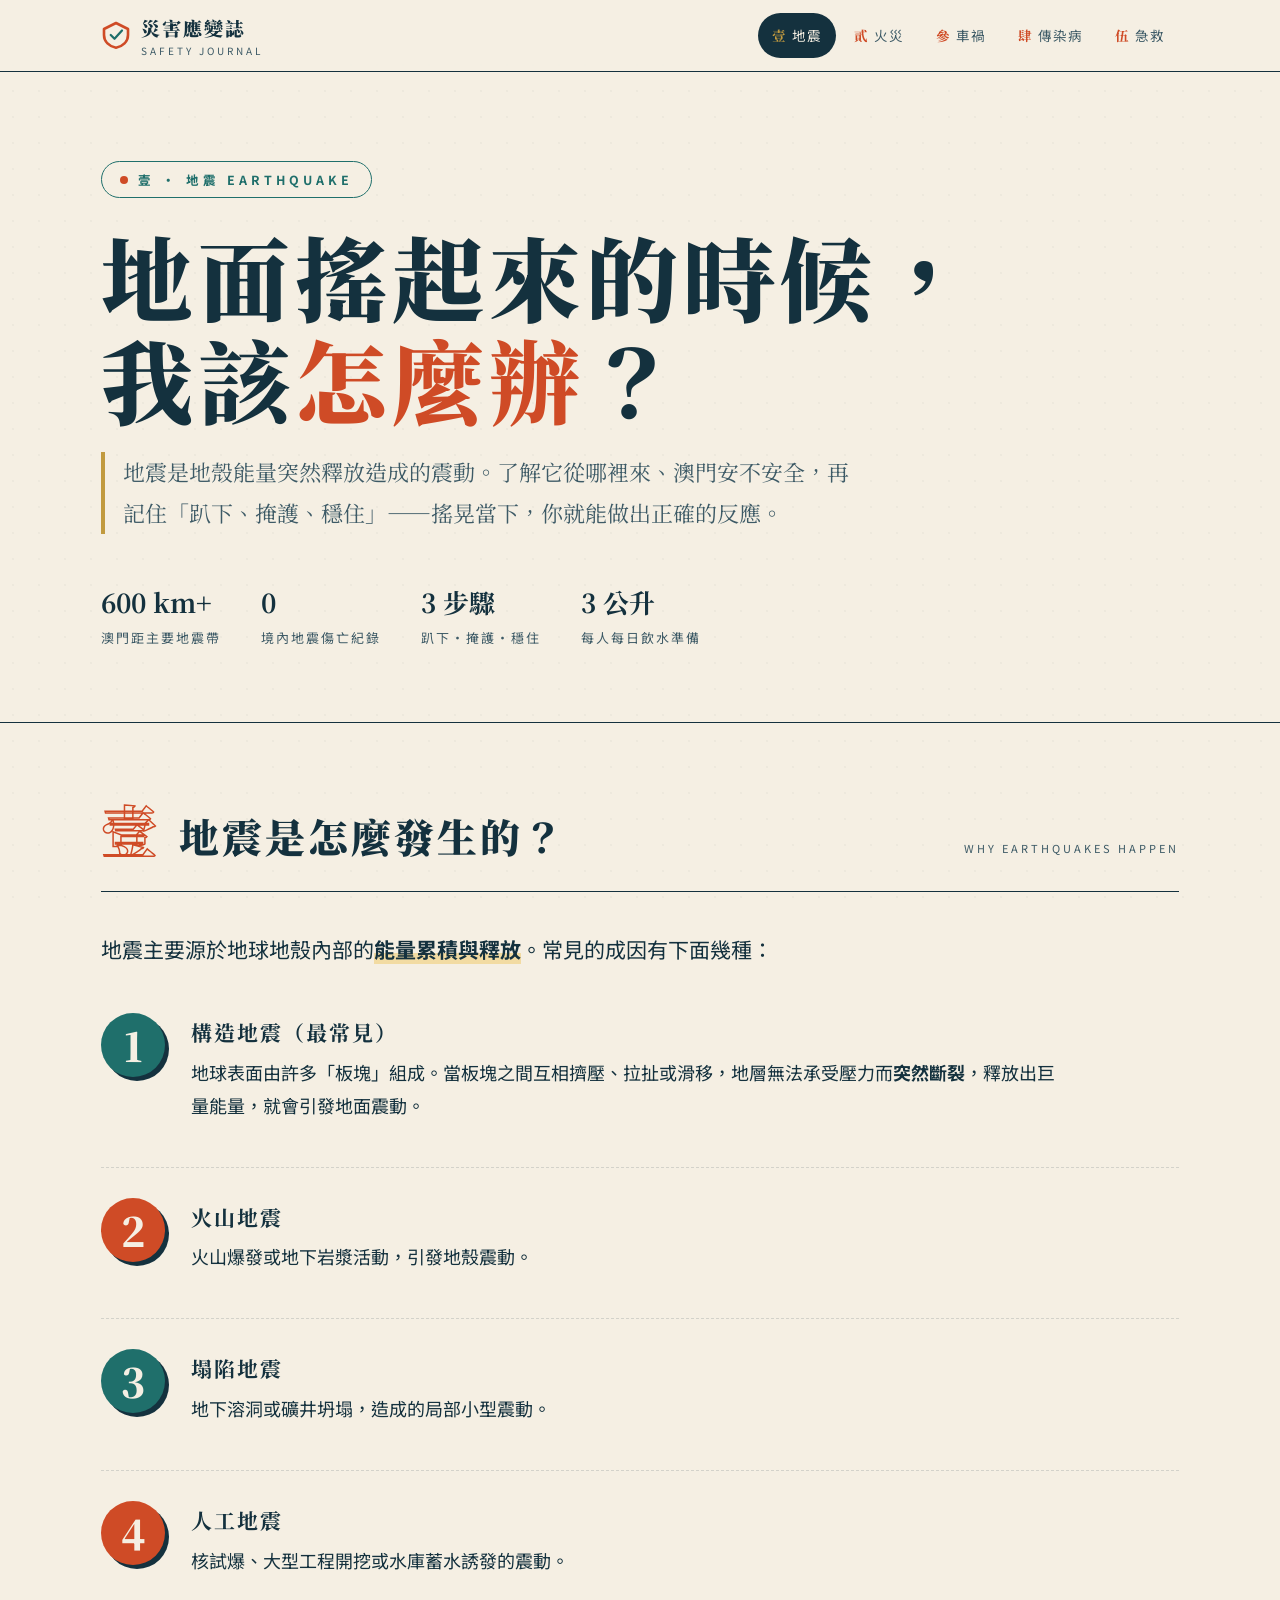
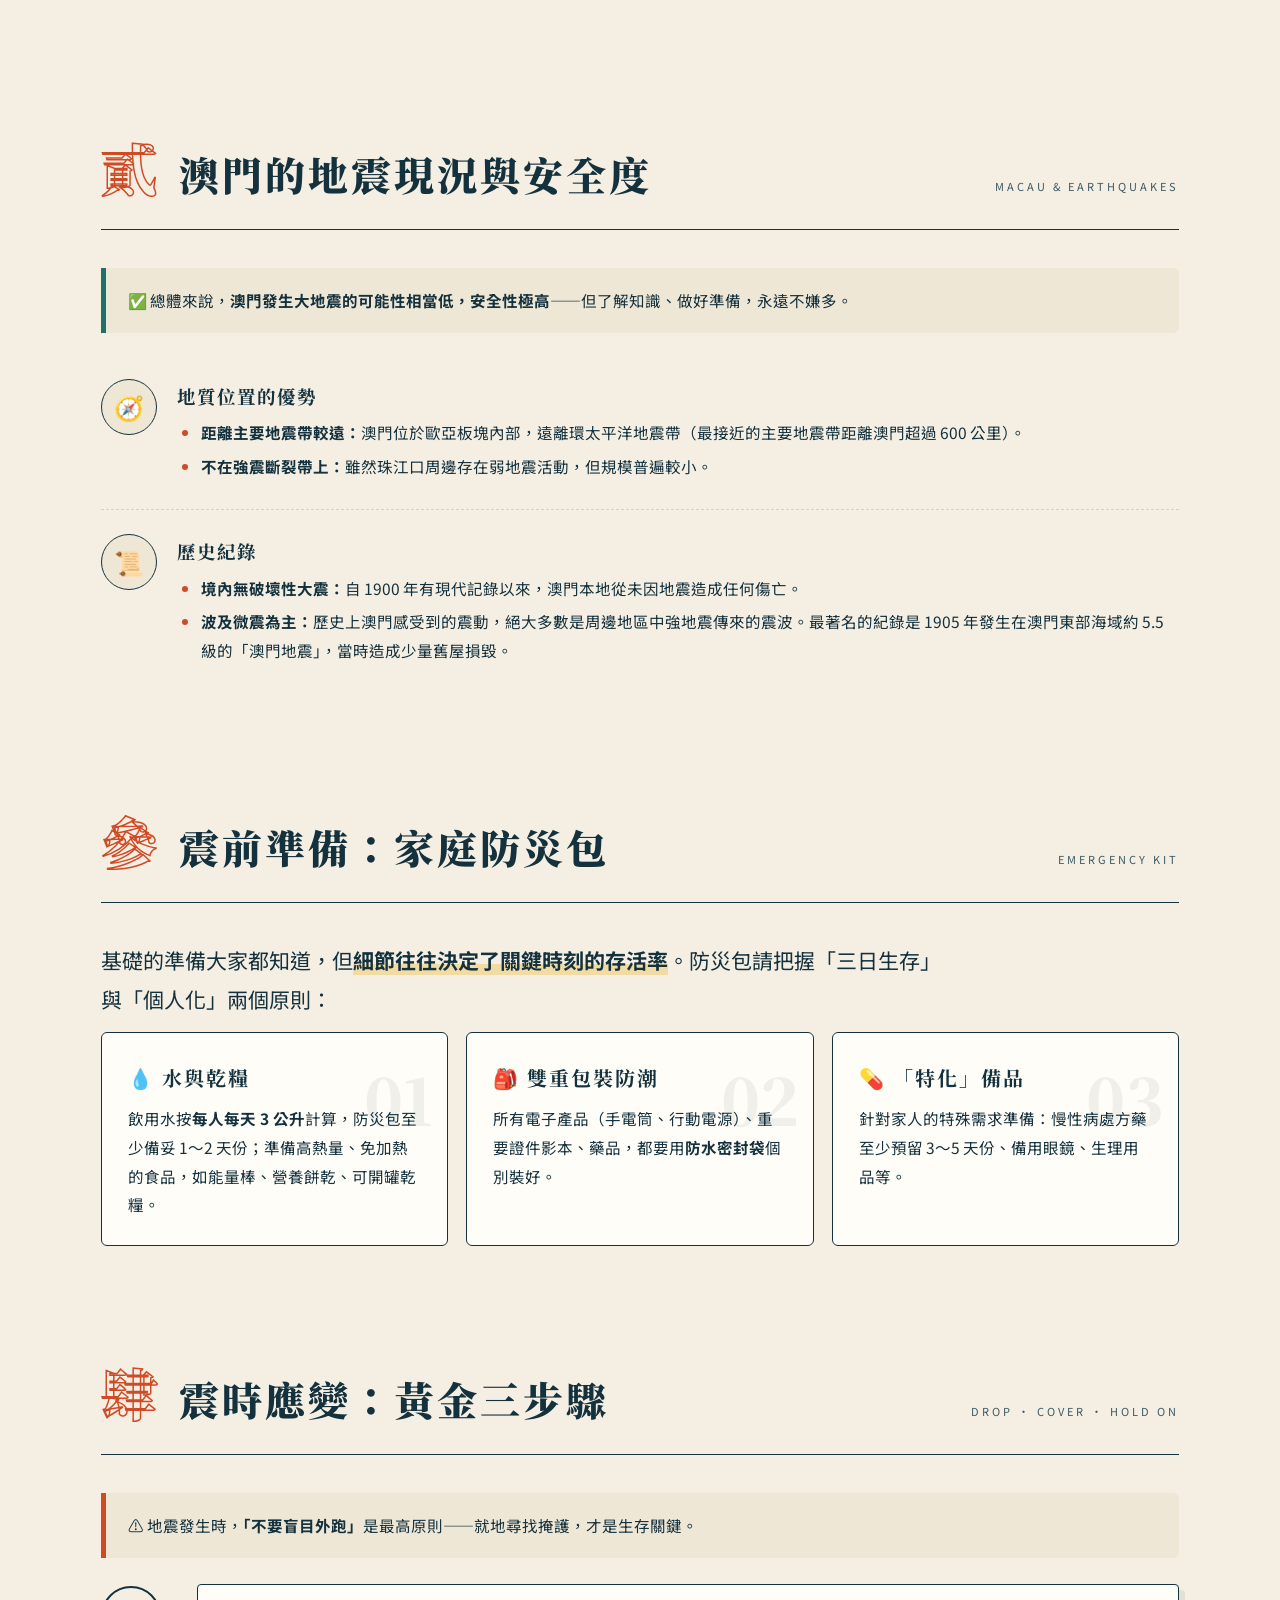
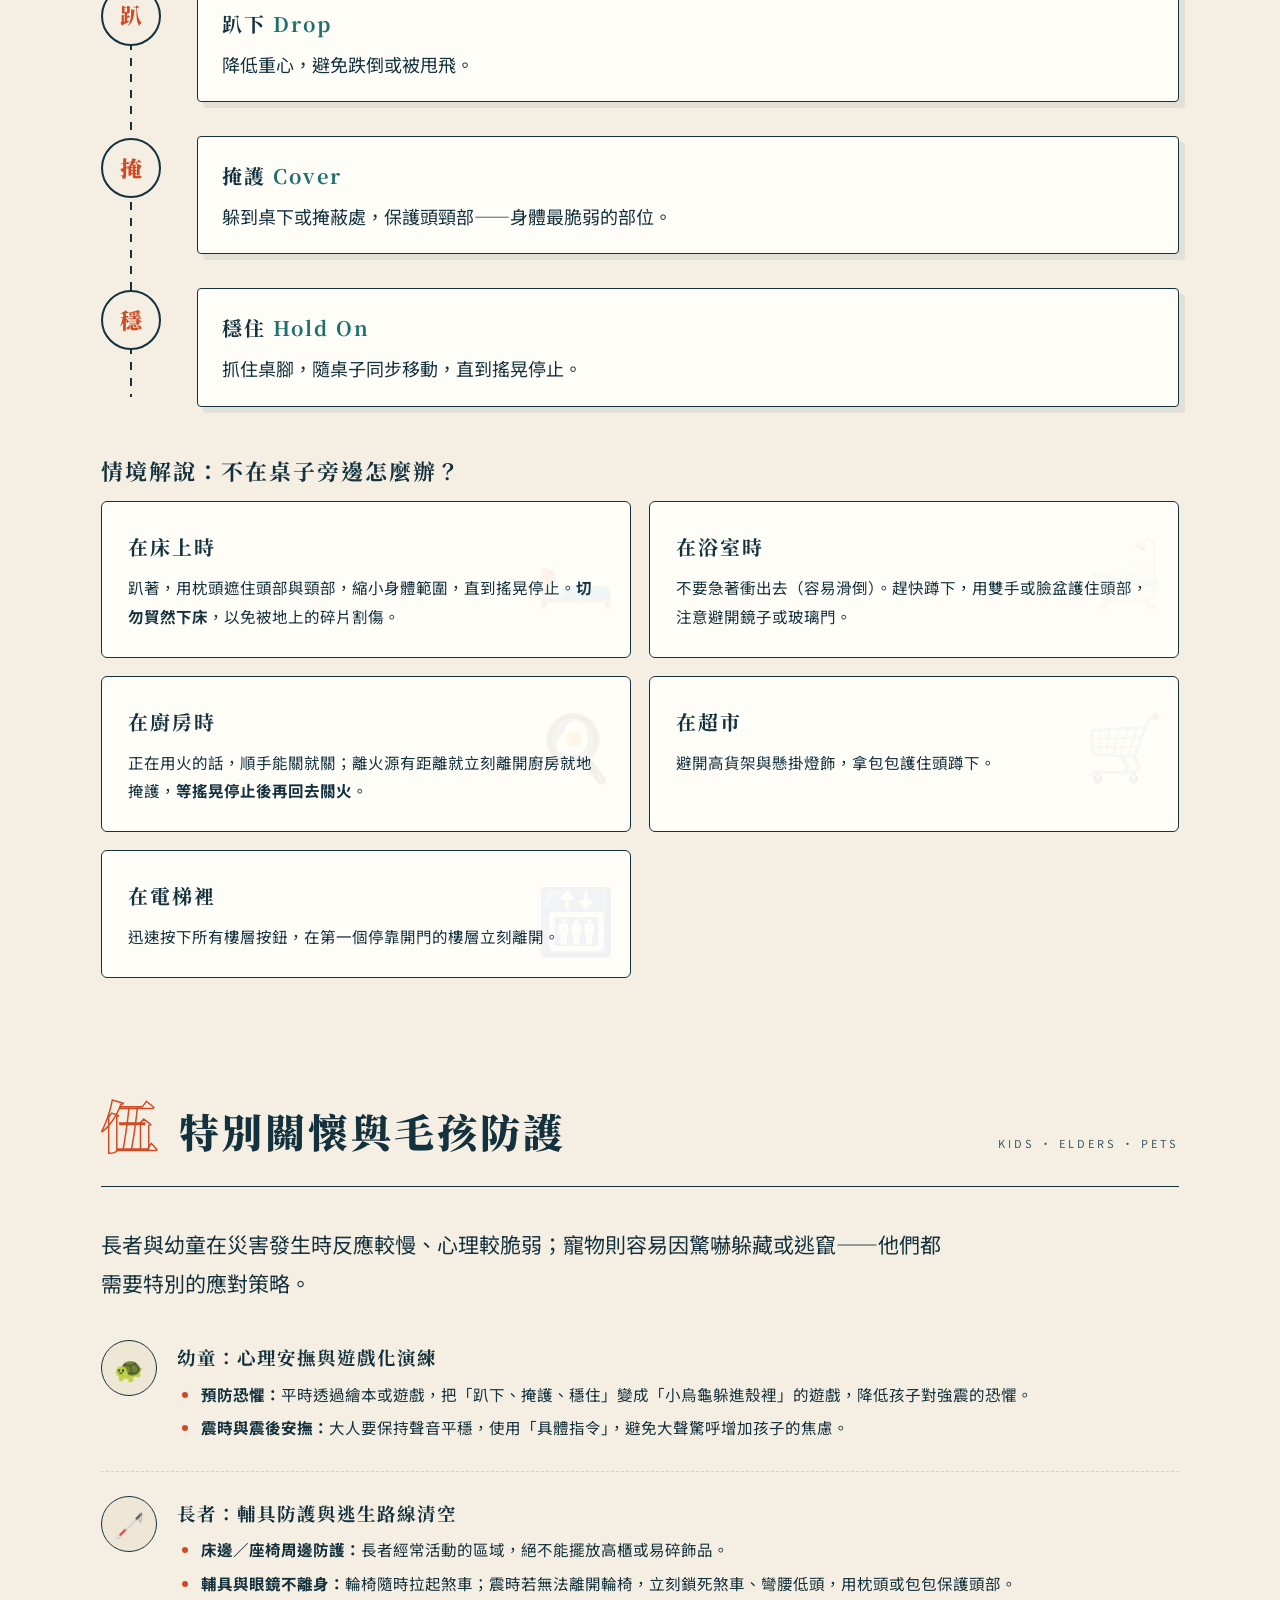
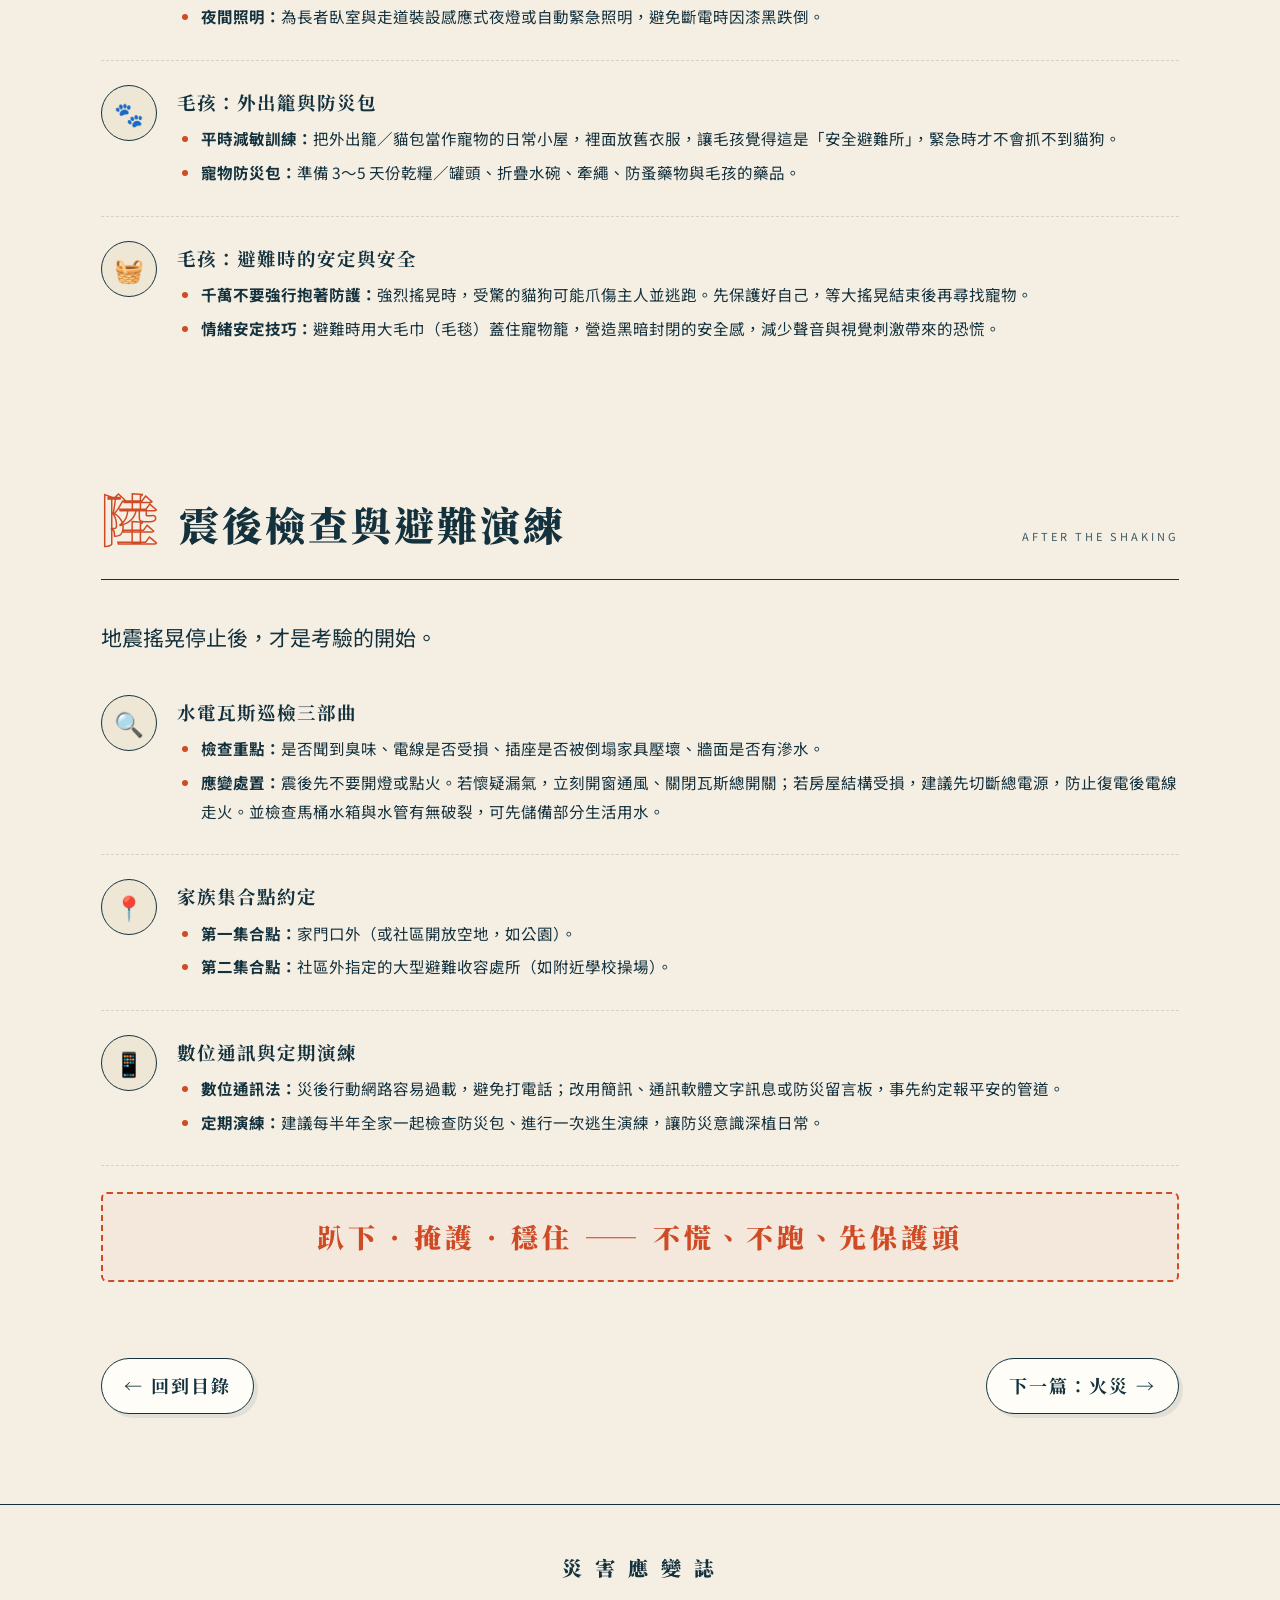
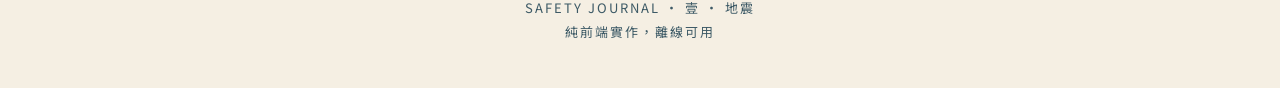
==== earthquake.html @ 4d14659a "Add files via upload" ====
<!DOCTYPE html>
<html lang="zh-Hant">
<head>
<meta charset="UTF-8">
<meta name="viewport" content="width=device-width, initial-scale=1.0, viewport-fit=cover">
<title>地震 — 災害應變誌</title>
<link rel="preconnect" href="https://fonts.googleapis.com">
<link rel="preconnect" href="https://fonts.gstatic.com" crossorigin>
<link href="https://fonts.googleapis.com/css2?family=Noto+Serif+TC:wght@500;700;900&family=Noto+Sans+TC:wght@400;500;700&display=swap" rel="stylesheet">
<link rel="stylesheet" href="style.css">
</head>
<body>

<nav class="topbar">
  <div class="topbar-inner">
    <a class="brand" href="index.html">
      <svg class="brand-mark" viewBox="0 0 40 40" aria-hidden="true">
        <path fill="none" stroke="#cf4b26" stroke-width="3.5" stroke-linecap="round" stroke-linejoin="round"
          d="M20 4 L36 12 V20 C36 29 29 35 20 37 C11 35 4 29 4 20 V12 Z"/>
        <path fill="none" stroke="#1f6f6b" stroke-width="3" stroke-linecap="round" stroke-linejoin="round"
          d="M13 20 L18 25 L28 14"/>
      </svg>
      <span><b>災害應變誌</b><small>SAFETY JOURNAL</small></span>
    </a>
    <div class="nav-scroll">
      <a href="earthquake.html" class="active"><span class="n">壹</span>地震</a>
      <a href="fire.html"><span class="n">貳</span>火災</a>
      <a href="traffic.html"><span class="n">參</span>車禍</a>
      <a href="disease.html"><span class="n">肆</span>傳染病</a>
      <a href="firstaid.html"><span class="n">伍</span>急救</a>
    </div>
  </div>
</nav>

<header class="hero">
  <div class="hero-inner">
    <span class="kicker">壹 · 地震 EARTHQUAKE</span>
    <h1>地面搖起來的時候，<br>我該<span class="accent">怎麼辦</span>？</h1>
    <p class="hero-sub">地震是地殼能量突然釋放造成的震動。了解它從哪裡來、澳門安不安全，再記住「趴下、掩護、穩住」——搖晃當下，你就能做出正確的反應。</p>
    <div class="hero-meta">
      <div><b>600 km+</b>澳門距主要地震帶</div>
      <div><b>0</b>境內地震傷亡紀錄</div>
      <div><b>3 步驟</b>趴下・掩護・穩住</div>
      <div><b>3 公升</b>每人每日飲水準備</div>
    </div>
  </div>
</header>

<!-- ===================== 壹 成因 ===================== -->
<section class="chapter">
  <div class="ch-head rv">
    <span class="ch-no">壹</span>
    <h2 class="ch-title">地震是怎麼發生的？</h2>
    <span class="ch-en">Why Earthquakes Happen</span>
  </div>
  <p class="lead rv">地震主要源於地球地殼內部的<span class="mk">能量累積與釋放</span>。常見的成因有下面幾種：</p>
  <div class="cond-list">
    <div class="cond rv">
      <div class="cond-no">1</div>
      <div>
        <h3>構造地震（最常見）</h3>
        <p>地球表面由許多「板塊」組成。當板塊之間互相擠壓、拉扯或滑移，地層無法承受壓力而<b>突然斷裂</b>，釋放出巨量能量，就會引發地面震動。</p>
      </div>
    </div>
    <div class="cond rv">
      <div class="cond-no">2</div>
      <div>
        <h3>火山地震</h3>
        <p>火山爆發或地下岩漿活動，引發地殼震動。</p>
      </div>
    </div>
    <div class="cond rv">
      <div class="cond-no">3</div>
      <div>
        <h3>塌陷地震</h3>
        <p>地下溶洞或礦井坍塌，造成的局部小型震動。</p>
      </div>
    </div>
    <div class="cond rv">
      <div class="cond-no">4</div>
      <div>
        <h3>人工地震</h3>
        <p>核試爆、大型工程開挖或水庫蓄水誘發的震動。</p>
      </div>
    </div>
  </div>
</section>

<!-- ===================== 貳 澳門現況 ===================== -->
<section class="chapter">
  <div class="ch-head rv">
    <span class="ch-no">貳</span>
    <h2 class="ch-title">澳門的地震現況與安全度</h2>
    <span class="ch-en">Macau &amp; Earthquakes</span>
  </div>
  <div class="note-box safe rv">✅ 總體來說，<b>澳門發生大地震的可能性相當低，安全性極高</b>——但了解知識、做好準備，永遠不嫌多。</div>

  <div class="fact rv">
    <div class="fact-glyph">🧭</div>
    <div>
      <h3>地質位置的優勢</h3>
      <ul>
        <li><b>距離主要地震帶較遠：</b>澳門位於歐亞板塊內部，遠離環太平洋地震帶（最接近的主要地震帶距離澳門超過 600 公里）。</li>
        <li><b>不在強震斷裂帶上：</b>雖然珠江口周邊存在弱地震活動，但規模普遍較小。</li>
      </ul>
    </div>
  </div>
  <div class="fact rv">
    <div class="fact-glyph">📜</div>
    <div>
      <h3>歷史紀錄</h3>
      <ul>
        <li><b>境內無破壞性大震：</b>自 1900 年有現代記錄以來，澳門本地從未因地震造成任何傷亡。</li>
        <li><b>波及微震為主：</b>歷史上澳門感受到的震動，絕大多數是周邊地區中強地震傳來的震波。最著名的紀錄是 1905 年發生在澳門東部海域約 5.5 級的「澳門地震」，當時造成少量舊屋損毀。</li>
      </ul>
    </div>
  </div>
</section>

<!-- ===================== 參 震前準備 ===================== -->
<section class="chapter">
  <div class="ch-head rv">
    <span class="ch-no">參</span>
    <h2 class="ch-title">震前準備：家庭防災包</h2>
    <span class="ch-en">Emergency Kit</span>
  </div>
  <p class="lead rv">基礎的準備大家都知道，但<span class="mk">細節往往決定了關鍵時刻的存活率</span>。防災包請把握「三日生存」與「個人化」兩個原則：</p>
  <div class="card-grid cols-3">
    <div class="decay-card rv" data-no="01">
      <h3>💧 水與乾糧</h3>
      <p>飲用水按<b>每人每天 3 公升</b>計算，防災包至少備妥 1～2 天份；準備高熱量、免加熱的食品，如能量棒、營養餅乾、可開罐乾糧。</p>
    </div>
    <div class="decay-card rv" data-no="02">
      <h3>🎒 雙重包裝防潮</h3>
      <p>所有電子產品（手電筒、行動電源）、重要證件影本、藥品，都要用<b>防水密封袋</b>個別裝好。</p>
    </div>
    <div class="decay-card rv" data-no="03">
      <h3>💊 「特化」備品</h3>
      <p>針對家人的特殊需求準備：慢性病處方藥至少預留 3～5 天份、備用眼鏡、生理用品等。</p>
    </div>
  </div>
</section>

<!-- ===================== 肆 震時應變 ===================== -->
<section class="chapter">
  <div class="ch-head rv">
    <span class="ch-no">肆</span>
    <h2 class="ch-title">震時應變：黃金三步驟</h2>
    <span class="ch-en">Drop · Cover · Hold On</span>
  </div>
  <div class="note-box alert rv">⚠️ 地震發生時，<b>「不要盲目外跑」</b>是最高原則——就地尋找掩護，才是生存關鍵。</div>

  <div class="timeline">
    <div class="tl-item rv">
      <div class="tl-dot">趴</div>
      <div class="tl-card">
        <h3>趴下 <span class="em">Drop</span></h3>
        <p>降低重心，避免跌倒或被甩飛。</p>
      </div>
    </div>
    <div class="tl-item rv">
      <div class="tl-dot">掩</div>
      <div class="tl-card">
        <h3>掩護 <span class="em">Cover</span></h3>
        <p>躲到桌下或掩蔽處，保護頭頸部——身體最脆弱的部位。</p>
      </div>
    </div>
    <div class="tl-item rv">
      <div class="tl-dot">穩</div>
      <div class="tl-card">
        <h3>穩住 <span class="em">Hold On</span></h3>
        <p>抓住桌腳，隨桌子同步移動，直到搖晃停止。</p>
      </div>
    </div>
  </div>

  <h3 class="rv" style="margin:44px 0 10px; font-size:22px; letter-spacing:2px;">情境解說：不在桌子旁邊怎麼辦？</h3>
  <div class="card-grid">
    <div class="decay-card rv" data-no="🛏️">
      <h3>在床上時</h3>
      <p>趴著，用枕頭遮住頭部與頸部，縮小身體範圍，直到搖晃停止。<b>切勿貿然下床</b>，以免被地上的碎片割傷。</p>
    </div>
    <div class="decay-card rv" data-no="🛁">
      <h3>在浴室時</h3>
      <p>不要急著衝出去（容易滑倒）。趕快蹲下，用雙手或臉盆護住頭部，注意避開鏡子或玻璃門。</p>
    </div>
    <div class="decay-card rv" data-no="🍳">
      <h3>在廚房時</h3>
      <p>正在用火的話，順手能關就關；離火源有距離就立刻離開廚房就地掩護，<b>等搖晃停止後再回去關火</b>。</p>
    </div>
    <div class="decay-card rv" data-no="🛒">
      <h3>在超市</h3>
      <p>避開高貨架與懸掛燈飾，拿包包護住頭蹲下。</p>
    </div>
    <div class="decay-card rv" data-no="🛗">
      <h3>在電梯裡</h3>
      <p>迅速按下所有樓層按鈕，在第一個停靠開門的樓層立刻離開。</p>
    </div>
  </div>
</section>

<!-- ===================== 伍 特別關懷 ===================== -->
<section class="chapter">
  <div class="ch-head rv">
    <span class="ch-no">伍</span>
    <h2 class="ch-title">特別關懷與毛孩防護</h2>
    <span class="ch-en">Kids · Elders · Pets</span>
  </div>
  <p class="lead rv">長者與幼童在災害發生時反應較慢、心理較脆弱；寵物則容易因驚嚇躲藏或逃竄——他們都需要特別的應對策略。</p>

  <div class="fact rv">
    <div class="fact-glyph">🐢</div>
    <div>
      <h3>幼童：心理安撫與遊戲化演練</h3>
      <ul>
        <li><b>預防恐懼：</b>平時透過繪本或遊戲，把「趴下、掩護、穩住」變成「小烏龜躲進殼裡」的遊戲，降低孩子對強震的恐懼。</li>
        <li><b>震時與震後安撫：</b>大人要保持聲音平穩，使用「具體指令」，避免大聲驚呼增加孩子的焦慮。</li>
      </ul>
    </div>
  </div>
  <div class="fact rv">
    <div class="fact-glyph">🦯</div>
    <div>
      <h3>長者：輔具防護與逃生路線清空</h3>
      <ul>
        <li><b>床邊／座椅周邊防護：</b>長者經常活動的區域，絕不能擺放高櫃或易碎飾品。</li>
        <li><b>輔具與眼鏡不離身：</b>輪椅隨時拉起煞車；震時若無法離開輪椅，立刻鎖死煞車、彎腰低頭，用枕頭或包包保護頭部。</li>
        <li><b>夜間照明：</b>為長者臥室與走道裝設感應式夜燈或自動緊急照明，避免斷電時因漆黑跌倒。</li>
      </ul>
    </div>
  </div>
  <div class="fact rv">
    <div class="fact-glyph">🐾</div>
    <div>
      <h3>毛孩：外出籠與防災包</h3>
      <ul>
        <li><b>平時減敏訓練：</b>把外出籠／貓包當作寵物的日常小屋，裡面放舊衣服，讓毛孩覺得這是「安全避難所」，緊急時才不會抓不到貓狗。</li>
        <li><b>寵物防災包：</b>準備 3～5 天份乾糧／罐頭、折疊水碗、牽繩、防蚤藥物與毛孩的藥品。</li>
      </ul>
    </div>
  </div>
  <div class="fact rv">
    <div class="fact-glyph">🧺</div>
    <div>
      <h3>毛孩：避難時的安定與安全</h3>
      <ul>
        <li><b>千萬不要強行抱著防護：</b>強烈搖晃時，受驚的貓狗可能爪傷主人並逃跑。先保護好自己，等大搖晃結束後再尋找寵物。</li>
        <li><b>情緒安定技巧：</b>避難時用大毛巾（毛毯）蓋住寵物籠，營造黑暗封閉的安全感，減少聲音與視覺刺激帶來的恐慌。</li>
      </ul>
    </div>
  </div>
</section>

<!-- ===================== 陸 震後 ===================== -->
<section class="chapter">
  <div class="ch-head rv">
    <span class="ch-no">陸</span>
    <h2 class="ch-title">震後檢查與避難演練</h2>
    <span class="ch-en">After the Shaking</span>
  </div>
  <p class="lead rv">地震搖晃停止後，才是考驗的開始。</p>

  <div class="fact rv">
    <div class="fact-glyph">🔍</div>
    <div>
      <h3>水電瓦斯巡檢三部曲</h3>
      <ul>
        <li><b>檢查重點：</b>是否聞到臭味、電線是否受損、插座是否被倒塌家具壓壞、牆面是否有滲水。</li>
        <li><b>應變處置：</b>震後先不要開燈或點火。若懷疑漏氣，立刻開窗通風、關閉瓦斯總開關；若房屋結構受損，建議先切斷總電源，防止復電後電線走火。並檢查馬桶水箱與水管有無破裂，可先儲備部分生活用水。</li>
      </ul>
    </div>
  </div>
  <div class="fact rv">
    <div class="fact-glyph">📍</div>
    <div>
      <h3>家族集合點約定</h3>
      <ul>
        <li><b>第一集合點：</b>家門口外（或社區開放空地，如公園）。</li>
        <li><b>第二集合點：</b>社區外指定的大型避難收容處所（如附近學校操場）。</li>
      </ul>
    </div>
  </div>
  <div class="fact rv">
    <div class="fact-glyph">📱</div>
    <div>
      <h3>數位通訊與定期演練</h3>
      <ul>
        <li><b>數位通訊法：</b>災後行動網路容易過載，避免打電話；改用簡訊、通訊軟體文字訊息或防災留言板，事先約定報平安的管道。</li>
        <li><b>定期演練：</b>建議每半年全家一起檢查防災包、進行一次逃生演練，讓防災意識深植日常。</li>
      </ul>
    </div>
  </div>

  <div class="chant rv">趴下 · 掩護 · 穩住 —— 不慌、不跑、先保護頭</div>
</section>

<div class="pager">
  <a href="index.html">← 回到目錄</a>
  <a href="fire.html">下一篇：火災 →</a>
</div>

<footer>
  <span class="serif">災 害 應 變 誌</span>
  SAFETY JOURNAL · 壹 · 地震<br>
  純前端實作，離線可用
</footer>

<script src="main.js"></script>
</body>
</html>
---- style.css ----
/* ============================================================
   災害應變誌 · SAFETY JOURNAL
   Editorial / atlas style（沿用 template.html 視覺語言）
   ============================================================ */
:root{
  --ink:      #14313e;   /* deep sea ink   */
  --ink-soft: #3d5a66;
  --paper:    #f5efe3;   /* warm paper     */
  --paper-2:  #efe7d6;
  --coral:    #cf4b26;   /* signal red     */
  --teal:     #1f6f6b;   /* teal           */
  --gold:     #c19a3f;
  --line:     #14313e26;
  --serif: "Noto Serif TC", "Songti TC", "PMingLiU", serif;
  --sans:  "Noto Sans TC", "PingFang TC", "Microsoft JhengHei", sans-serif;
  --gutter: clamp(20px, 4vw, 56px);
}
*{ margin:0; padding:0; box-sizing:border-box; -webkit-tap-highlight-color:transparent; }
html{ scroll-behavior:smooth; }
body{
  font-family:var(--sans);
  background:var(--paper);
  color:var(--ink);
  line-height:1.85;
  font-size:17px;
  overflow-x:hidden;
}
/* faint paper texture */
body::before{
  content:""; position:fixed; inset:0; pointer-events:none; z-index:0;
  background-image:radial-gradient(#14313e08 1px, transparent 1px);
  background-size:26px 26px;
}
::selection{ background:var(--coral); color:var(--paper); }

h1,h2,h3,.serif{ font-family:var(--serif); }

/* ---------- top bar ---------- */
.topbar{
  position:sticky; top:0; z-index:50;
  background:color-mix(in srgb, var(--paper) 92%, transparent);
  -webkit-backdrop-filter:blur(10px); backdrop-filter:blur(10px);
  border-bottom:1.5px solid var(--ink);
}
.topbar-inner{
  max-width:1180px; margin:0 auto;
  display:flex; align-items:center; gap:18px;
  padding:10px var(--gutter);
}
.brand{ display:flex; align-items:center; gap:10px; text-decoration:none; color:var(--ink); }
.brand-mark{ width:30px; height:30px; }
.brand b{ font-family:var(--serif); font-weight:900; font-size:19px; letter-spacing:2px; }
.brand small{ font-size:10px; letter-spacing:3px; color:var(--ink-soft); display:block; margin-top:-3px; }
.nav-scroll{
  margin-left:auto; display:flex; gap:4px; overflow-x:auto;
  -webkit-overflow-scrolling:touch; scrollbar-width:none;
}
.nav-scroll::-webkit-scrollbar{ display:none; }
.nav-scroll a{
  flex:0 0 auto; text-decoration:none; color:var(--ink-soft);
  font-size:13.5px; letter-spacing:1px; padding:10px 14px; min-height:44px;
  display:flex; align-items:center; border-radius:999px; white-space:nowrap;
  transition:color .2s, background .2s;
}
.nav-scroll a .n{ font-family:var(--serif); color:var(--coral); margin-right:5px; font-weight:700; }
.nav-scroll a.active{ background:var(--ink); color:var(--paper); }
.nav-scroll a.active .n{ color:var(--gold); }

/* ---------- hero ---------- */
.hero{
  position:relative; z-index:1;
  border-bottom:1.5px solid var(--ink);
  overflow:hidden;
}
.hero-inner{ max-width:1180px; margin:0 auto; padding:88px var(--gutter) 72px; width:100%; }
.kicker{
  display:inline-flex; align-items:center; gap:10px;
  font-size:12.5px; letter-spacing:4px; color:var(--teal); font-weight:700;
  border:1.5px solid var(--teal); border-radius:999px; padding:6px 18px;
  background:var(--paper);
}
.kicker::before{ content:""; width:8px; height:8px; border-radius:50%; background:var(--coral); }
.hero h1{
  font-size:clamp(44px, 7.5vw, 92px); font-weight:900; line-height:1.12;
  letter-spacing:5px; margin:26px 0 8px;
}
.hero h1 .accent{ color:var(--coral); }
.hero-sub{
  font-family:var(--serif); font-size:clamp(17px,2.2vw,22px); color:var(--ink-soft);
  max-width:34em; border-left:4px solid var(--gold); padding-left:18px; margin-top:22px;
}
.hero-meta{
  display:flex; flex-wrap:wrap; gap:14px 40px; margin-top:44px;
  font-size:13px; letter-spacing:2px; color:var(--ink-soft);
}
.hero-meta b{ display:block; font-family:var(--serif); font-size:26px; color:var(--ink); letter-spacing:0; }

/* ---------- section shell ---------- */
.chapter{ position:relative; z-index:1; max-width:1180px; margin:0 auto; padding:76px var(--gutter) 40px; }
.ch-head{ display:flex; align-items:baseline; gap:22px; border-bottom:1.5px solid var(--ink); padding-bottom:18px; margin-bottom:38px; flex-wrap:wrap; }
.ch-no{
  font-family:var(--serif); font-weight:900; font-size:clamp(36px,4.5vw,56px);
  color:transparent; -webkit-text-stroke:1.5px var(--coral); line-height:1;
}
.ch-title{ font-size:clamp(26px,3.2vw,40px); font-weight:900; letter-spacing:3px; }
.ch-en{ margin-left:auto; font-size:11px; letter-spacing:3px; color:var(--ink-soft); text-transform:uppercase; }
.lead{ font-size:clamp(18px,2vw,21px); max-width:40em; margin-bottom:14px; }
.lead .mk, .mk{ background:linear-gradient(transparent 62%, #f0c96a88 62%); font-weight:700; }
p{ margin:0 0 .8em; }
ul, ol{ padding-left:24px; margin:0 0 1em; }
li{ margin:5px 0; }
li::marker{ color:var(--coral); font-weight:700; }
b, strong{ color:inherit; }

/* reveal on scroll */
.rv{ opacity:0; transform:translateY(26px); transition:opacity .7s ease, transform .7s ease; }
.rv.on{ opacity:1; transform:none; }

/* ---------- note box ---------- */
.note-box{
  margin:22px 0; background:var(--paper-2); border-left:5px solid var(--gold);
  padding:18px 22px; font-size:15.5px; border-radius:0 6px 6px 0;
}
.note-box.alert{ border-left-color:var(--coral); }
.note-box.safe{ border-left-color:var(--teal); }

/* ---------- chant（口訣） ---------- */
.chant{
  margin:26px 0; text-align:center;
  font-family:var(--serif); font-weight:900; letter-spacing:4px;
  font-size:clamp(20px,2.6vw,27px); color:var(--coral);
  border:2px dashed var(--coral); border-radius:6px; padding:18px 16px;
  background:#cf4b260a;
}

/* ---------- timeline（步驟） ---------- */
.timeline{ position:relative; margin-top:26px; }
.timeline::before{
  content:""; position:absolute; left:29px; top:10px; bottom:10px;
  width:2px; background:repeating-linear-gradient(var(--ink) 0 8px, transparent 8px 16px);
}
.tl-item{ position:relative; padding:0 0 34px 96px; }
.tl-item:last-child{ padding-bottom:0; }
.tl-dot{
  position:absolute; left:0; top:2px; width:60px; height:60px; border-radius:50%;
  background:var(--paper); border:2px solid var(--ink);
  display:flex; align-items:center; justify-content:center;
  font-family:var(--serif); font-weight:900; font-size:22px; color:var(--coral);
}
.tl-card{
  background:#fffdf7; border:1.5px solid var(--ink); border-radius:4px;
  padding:20px 24px; box-shadow:6px 6px 0 #14313e14;
}
.tl-card h3{ font-size:20px; letter-spacing:2px; margin-bottom:6px; }
.tl-card h3 .em{ color:var(--teal); }
.tl-card p:last-child, .tl-card ul:last-child{ margin-bottom:0; }
.tl-card .tag{
  display:inline-block; font-size:12px; letter-spacing:2px; color:var(--coral);
  border:1px solid var(--coral); border-radius:999px; padding:2px 12px; margin:2px 0 10px;
}

/* ---------- 編號圓圈列表 ---------- */
.cond-list{ counter-reset:c; }
.cond{
  display:grid; grid-template-columns:auto 1fr; gap:8px 26px; align-items:start;
  padding:30px 0; border-bottom:1.5px dashed var(--line);
}
.cond:last-child{ border-bottom:none; }
.cond-no{
  font-family:var(--serif); font-weight:900; font-size:40px; color:var(--paper);
  background:var(--teal); width:64px; height:64px; border-radius:50%;
  display:flex; align-items:center; justify-content:center;
  box-shadow:4px 4px 0 var(--ink);
}
.cond:nth-child(even) .cond-no{ background:var(--coral); }
.cond h3{ font-size:21px; letter-spacing:2px; margin-bottom:4px; }
.cond p, .cond ul{ max-width:48em; }

/* ---------- 表格 ---------- */
.name-table{ width:100%; border-collapse:collapse; margin:18px 0; background:var(--paper); }
.name-table caption{
  caption-side:top; text-align:left; font-family:var(--serif); font-weight:700;
  font-size:18px; padding-bottom:12px; letter-spacing:2px;
}
.name-table th,.name-table td{ border:1.5px solid var(--ink); padding:14px 14px; text-align:left; font-size:15.5px; vertical-align:top; }
.name-table th{ background:var(--ink); color:var(--paper); font-weight:500; letter-spacing:2px; }
.name-table td b{ font-family:var(--serif); font-size:17px; }

/* ---------- 卡片格 ---------- */
.card-grid{ display:grid; gap:18px; grid-template-columns:1fr; margin-top:8px; }
.decay-card{
  border:1.5px solid var(--ink); border-radius:6px; padding:26px; background:#fffdf7;
  position:relative; overflow:hidden;
}
.decay-card::after{
  content:attr(data-no); position:absolute; right:14px; top:6px;
  font-family:var(--serif); font-weight:900; font-size:64px; color:#14313e10;
}
.decay-card h3{ font-size:20px; letter-spacing:2px; margin-bottom:8px; }
.decay-card p, .decay-card ul{ font-size:15.5px; }
.decay-card p:last-child, .decay-card ul:last-child{ margin-bottom:0; }

/* 首頁：可點擊的主題卡 */
a.topic-card{
  display:block; text-decoration:none; color:var(--ink);
  border:1.5px solid var(--ink); border-radius:6px; padding:28px 26px; background:#fffdf7;
  position:relative; overflow:hidden;
  box-shadow:6px 6px 0 #14313e14;
  transition:transform .15s ease, box-shadow .15s ease, background .2s;
}
a.topic-card:hover{ transform:translate(-2px,-2px); box-shadow:9px 9px 0 #14313e1f; background:var(--paper-2); }
a.topic-card::after{
  content:attr(data-no); position:absolute; right:14px; top:2px;
  font-family:var(--serif); font-weight:900; font-size:76px;
  color:transparent; -webkit-text-stroke:1.5px #14313e22;
}
a.topic-card .go{
  display:inline-block; margin-top:14px; font-size:13px; letter-spacing:2px;
  color:var(--coral); font-weight:700; border:1.5px solid var(--coral);
  border-radius:999px; padding:4px 16px;
}
a.topic-card h3{ font-size:24px; letter-spacing:3px; margin-bottom:8px; font-weight:900; }
a.topic-card h3 small{ display:block; font-family:var(--sans); font-weight:400; font-size:11.5px; letter-spacing:3px; color:var(--ink-soft); margin-top:2px; text-transform:uppercase; }
a.topic-card p{ font-size:15.5px; color:var(--ink-soft); margin:0; max-width:26em; }

/* ---------- fact row ---------- */
.fact{ display:grid; grid-template-columns:auto 1fr; gap:20px; padding:24px 0; border-bottom:1px dashed var(--line); align-items:start; }
.fact:last-child{ border-bottom:none; }
.fact-glyph{
  width:56px; height:56px; border-radius:50%; border:1.5px solid var(--ink);
  display:flex; align-items:center; justify-content:center; font-size:24px; background:var(--paper-2);
}
.fact h3{ font-size:18.5px; letter-spacing:1px; margin-bottom:4px; }
.fact p, .fact ul{ font-size:15.5px; }
.fact p:last-child, .fact ul:last-child{ margin-bottom:0; }

/* ---------- pager ---------- */
.pager{
  max-width:1180px; margin:0 auto; padding:10px var(--gutter) 60px;
  display:flex; justify-content:space-between; gap:12px; position:relative; z-index:1;
}
.pager a{
  text-decoration:none; color:var(--ink); font-family:var(--serif); font-weight:700; letter-spacing:2px;
  border:1.5px solid var(--ink); border-radius:999px; padding:10px 22px; background:#fffdf7;
  box-shadow:4px 4px 0 #14313e14; transition:transform .15s, background .2s;
}
.pager a:hover{ transform:translate(-1px,-1px); background:var(--paper-2); }

/* ---------- footer ---------- */
footer{
  border-top:1.5px solid var(--ink); margin-top:30px; position:relative; z-index:1;
  padding:44px var(--gutter) calc(44px + env(safe-area-inset-bottom));
  text-align:center; font-size:13px; letter-spacing:2px; color:var(--ink-soft);
}
footer .serif{ font-size:20px; font-weight:900; letter-spacing:4px; color:var(--ink); display:block; margin-bottom:10px; }

/* ---------- responsive ---------- */
@media (min-width:768px){
  body{ font-size:18px; }
  .card-grid{ grid-template-columns:repeat(2,1fr); }
  .card-grid.cols-3{ grid-template-columns:repeat(3,1fr); }
}
@media (min-width:1000px){
  .card-grid.home{ grid-template-columns:repeat(3,1fr); }
}
@media (max-width:560px){
  .tl-item{ padding-left:78px; }
  .tl-dot{ width:52px; height:52px; font-size:19px; }
  .timeline::before{ left:25px; }
}
@media (prefers-reduced-motion:reduce){
  .rv{ transition:none; opacity:1; transform:none; }
}
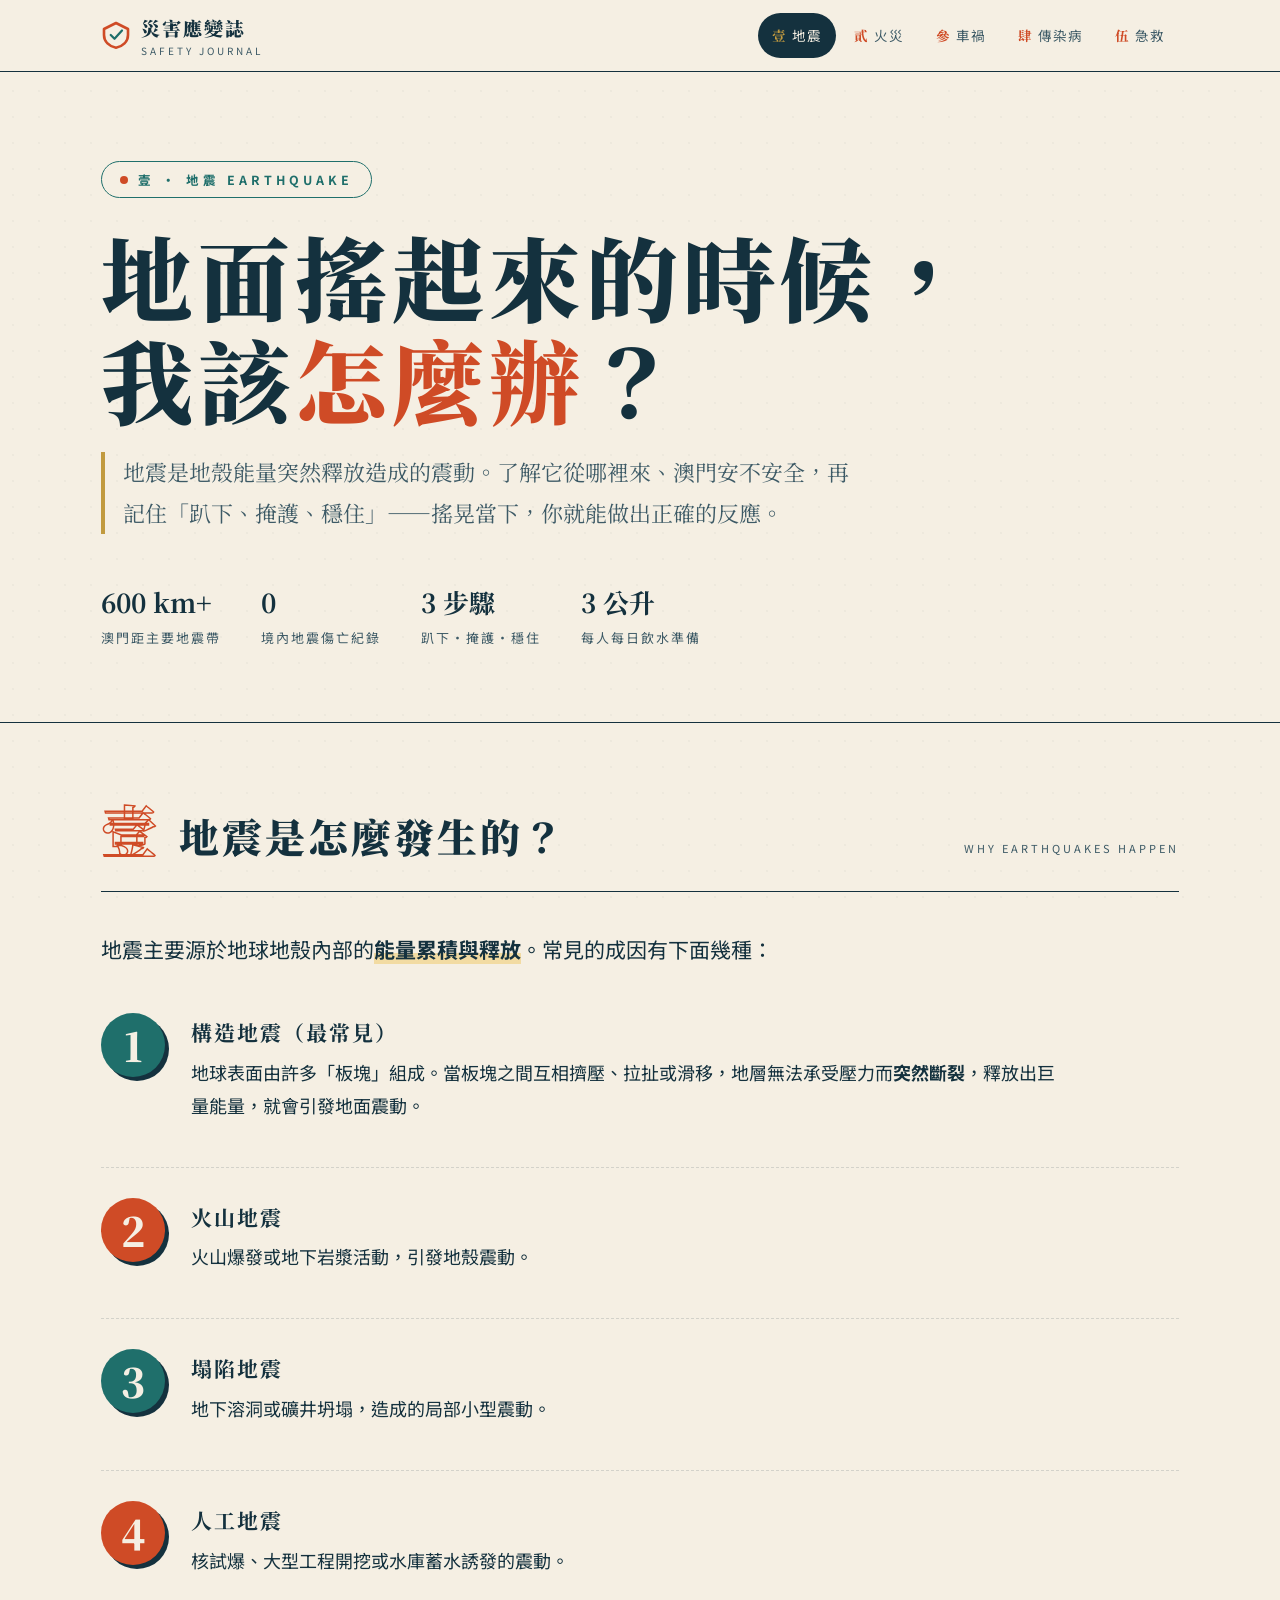
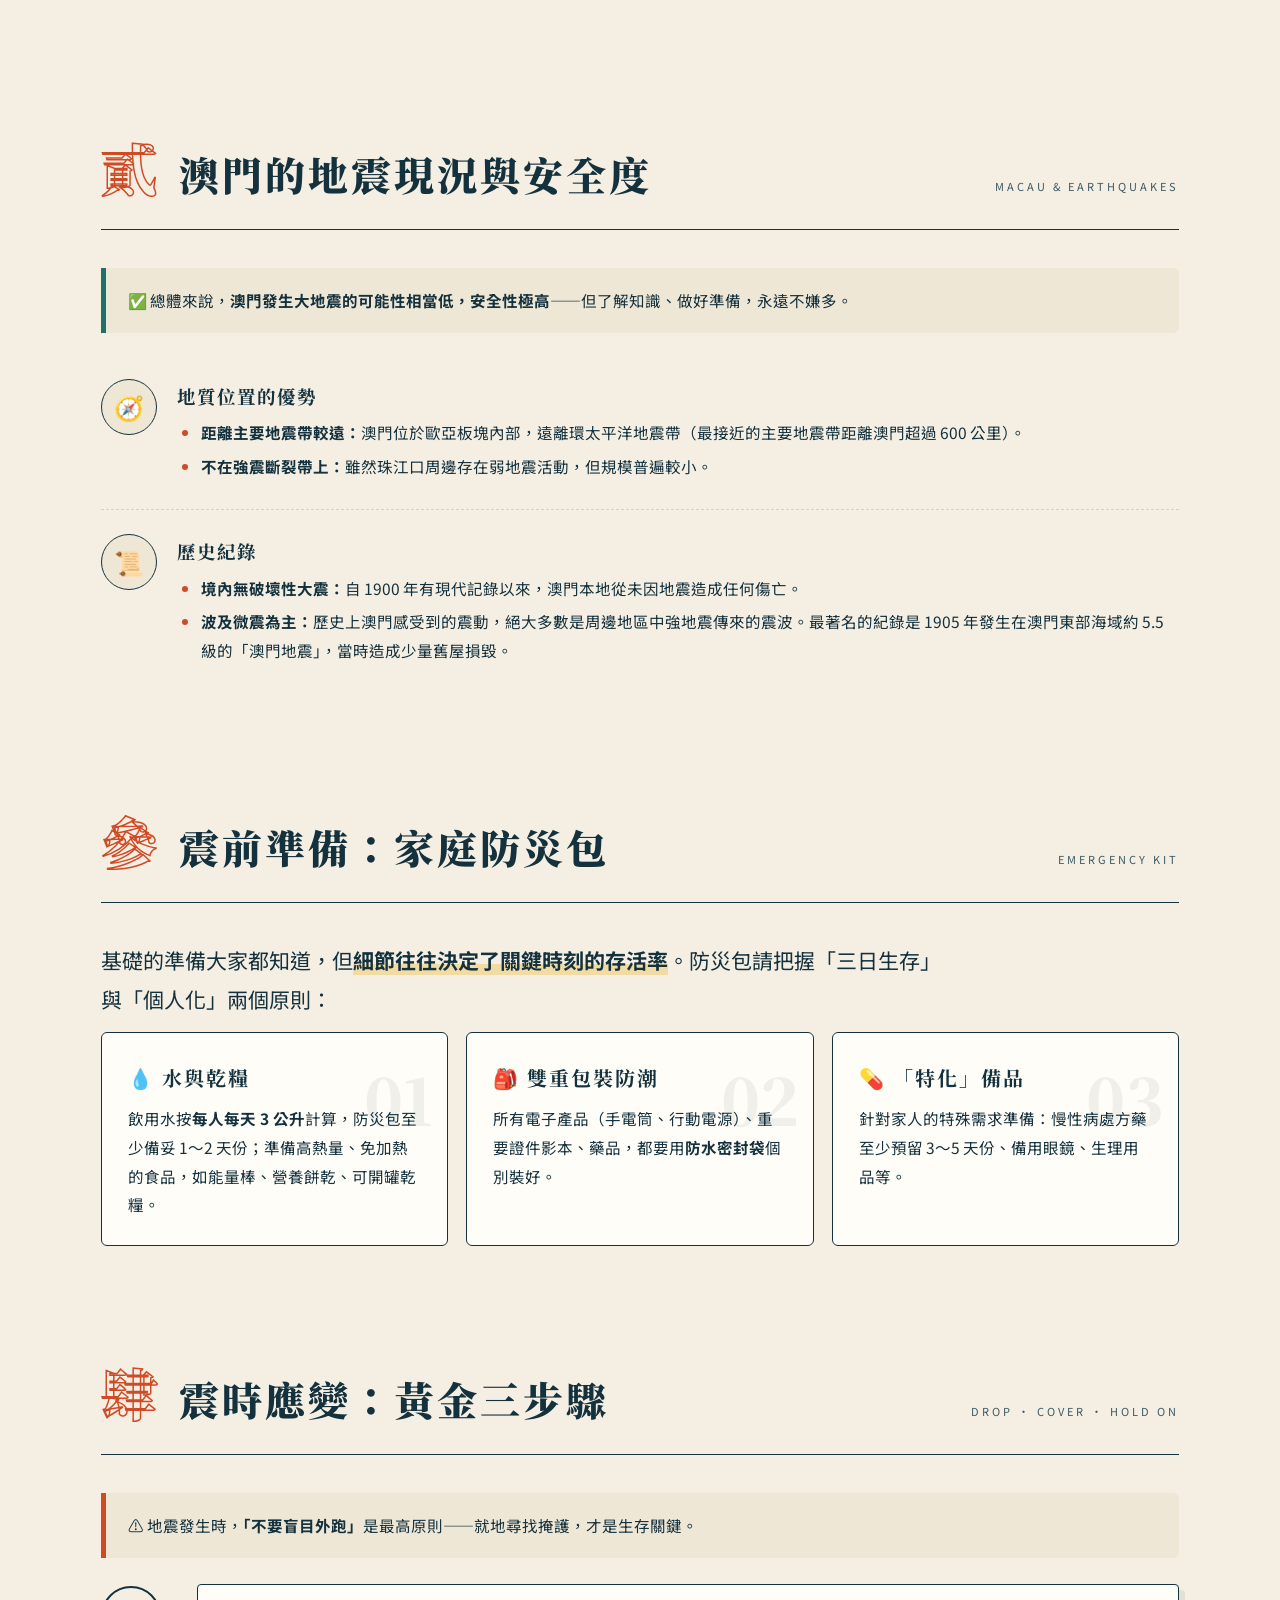
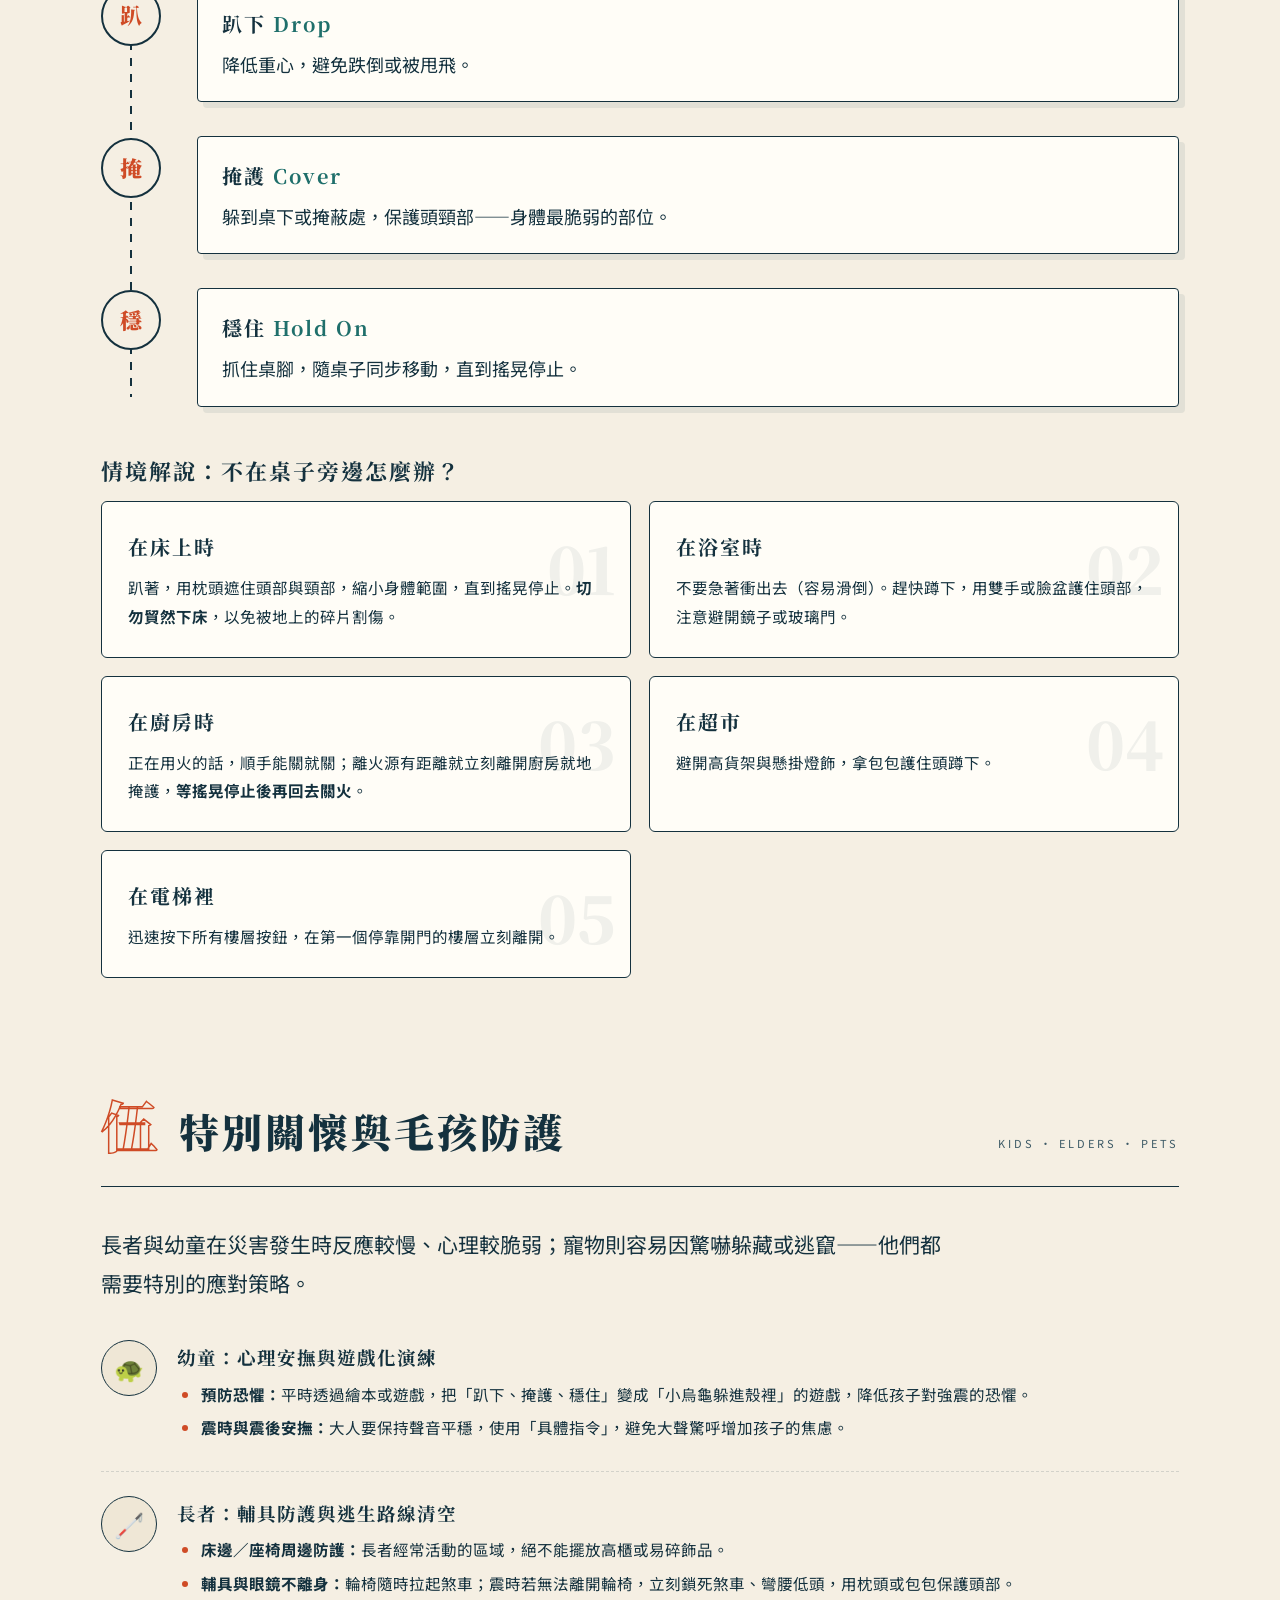
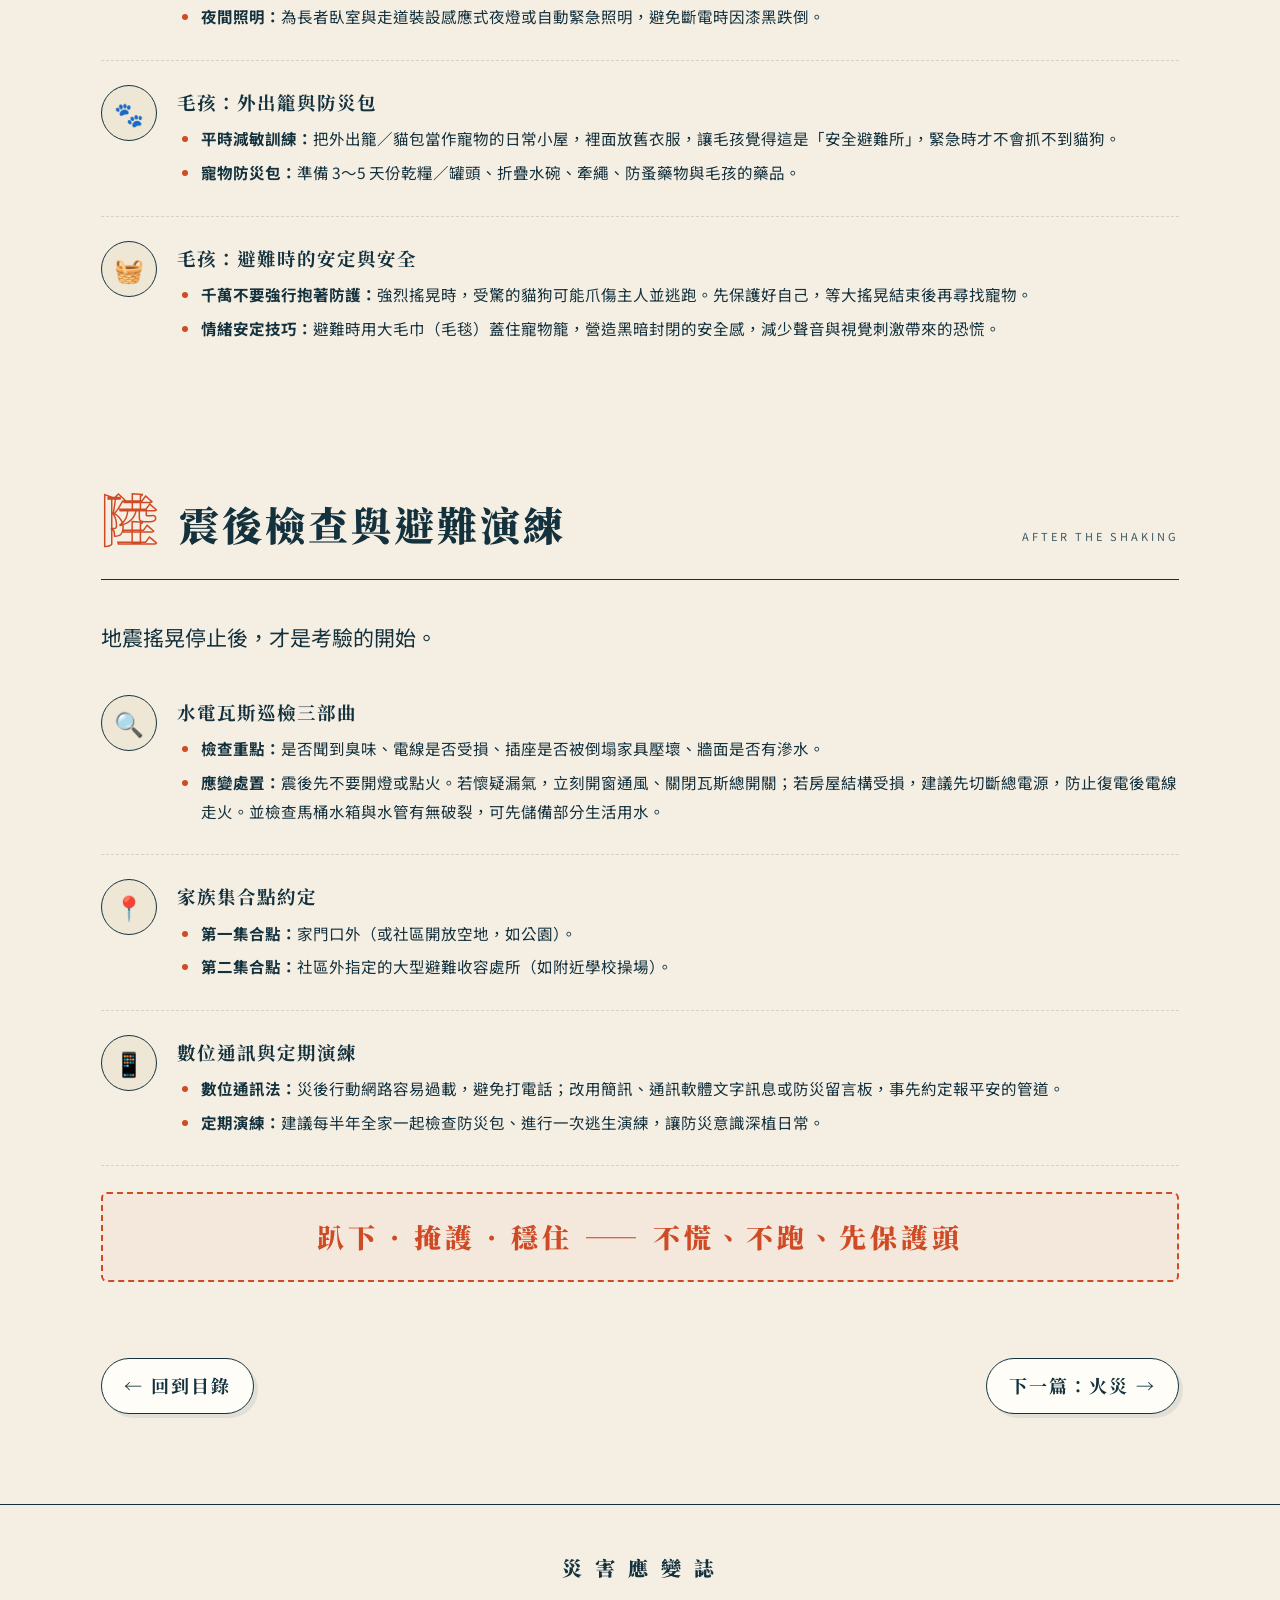
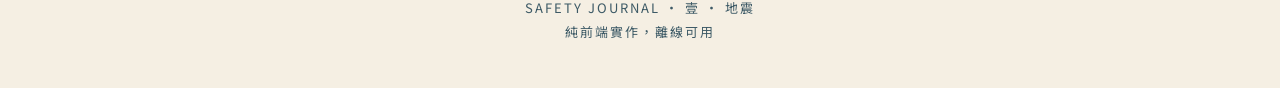
==== commit aa89757a: "Add files via upload" ====
--- a/earthquake.html
+++ b/earthquake.html
@@ -176,23 +176,23 @@
 
   <h3 class="rv" style="margin:44px 0 10px; font-size:22px; letter-spacing:2px;">情境解說：不在桌子旁邊怎麼辦？</h3>
   <div class="card-grid">
-    <div class="decay-card rv" data-no="🛏️">
+    <div class="decay-card rv" data-no="01">
       <h3>在床上時</h3>
       <p>趴著，用枕頭遮住頭部與頸部，縮小身體範圍，直到搖晃停止。<b>切勿貿然下床</b>，以免被地上的碎片割傷。</p>
     </div>
-    <div class="decay-card rv" data-no="🛁">
+    <div class="decay-card rv" data-no="02">
       <h3>在浴室時</h3>
       <p>不要急著衝出去（容易滑倒）。趕快蹲下，用雙手或臉盆護住頭部，注意避開鏡子或玻璃門。</p>
     </div>
-    <div class="decay-card rv" data-no="🍳">
+    <div class="decay-card rv" data-no="03">
       <h3>在廚房時</h3>
       <p>正在用火的話，順手能關就關；離火源有距離就立刻離開廚房就地掩護，<b>等搖晃停止後再回去關火</b>。</p>
     </div>
-    <div class="decay-card rv" data-no="🛒">
+    <div class="decay-card rv" data-no="04">
       <h3>在超市</h3>
       <p>避開高貨架與懸掛燈飾，拿包包護住頭蹲下。</p>
     </div>
-    <div class="decay-card rv" data-no="🛗">
+    <div class="decay-card rv" data-no="05">
       <h3>在電梯裡</h3>
       <p>迅速按下所有樓層按鈕，在第一個停靠開門的樓層立刻離開。</p>
     </div>
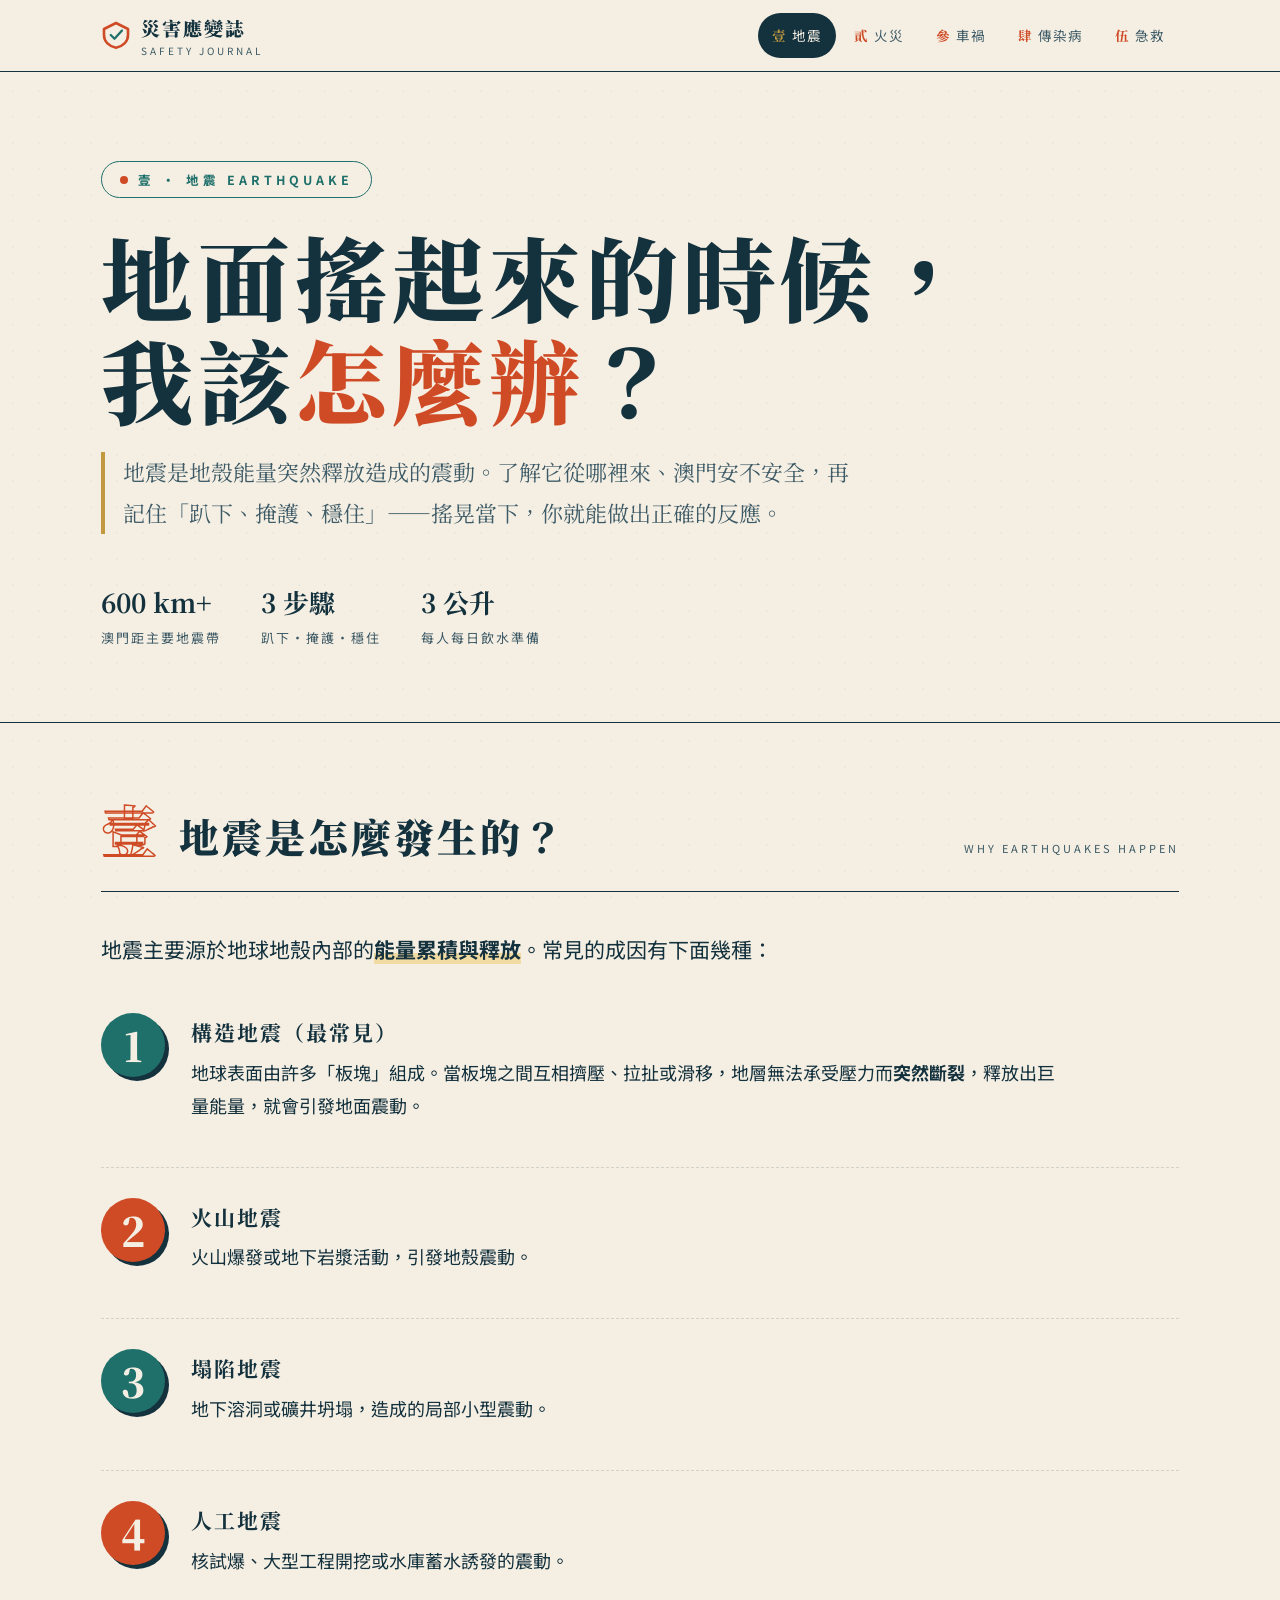
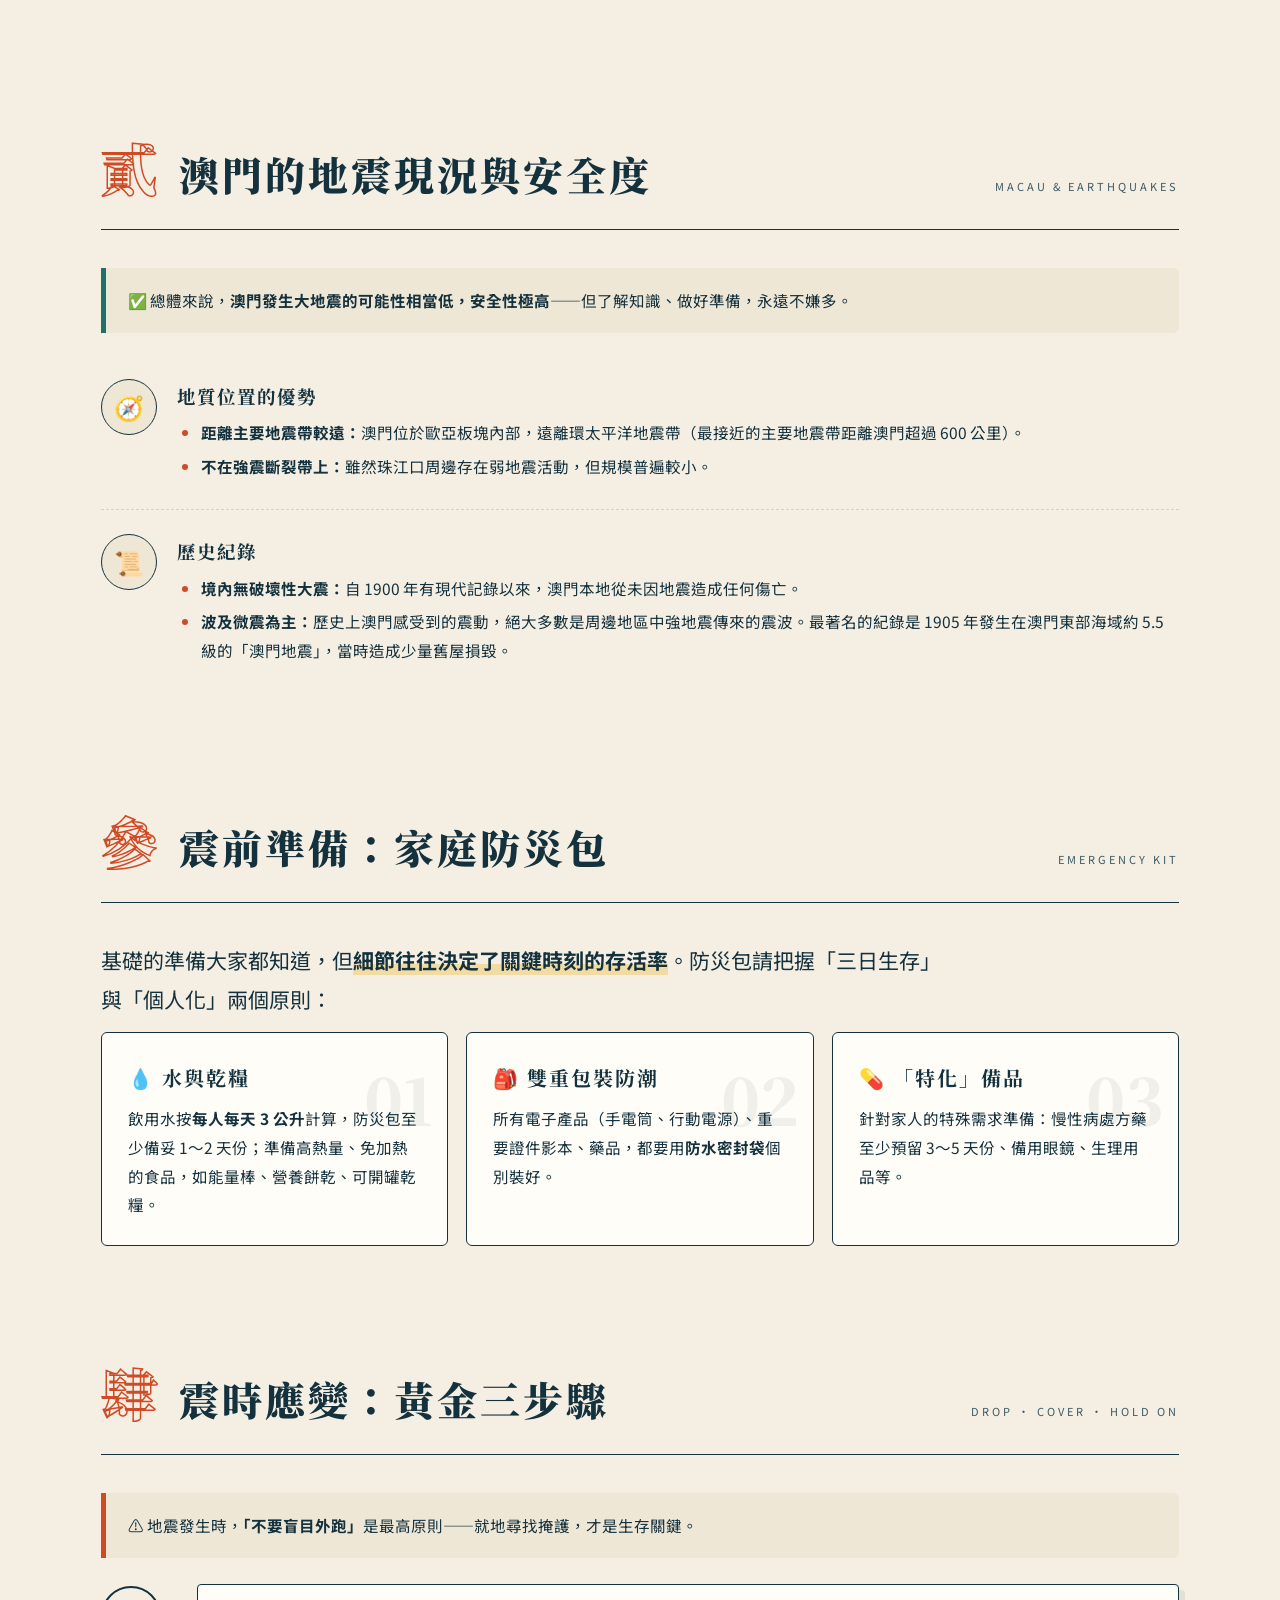
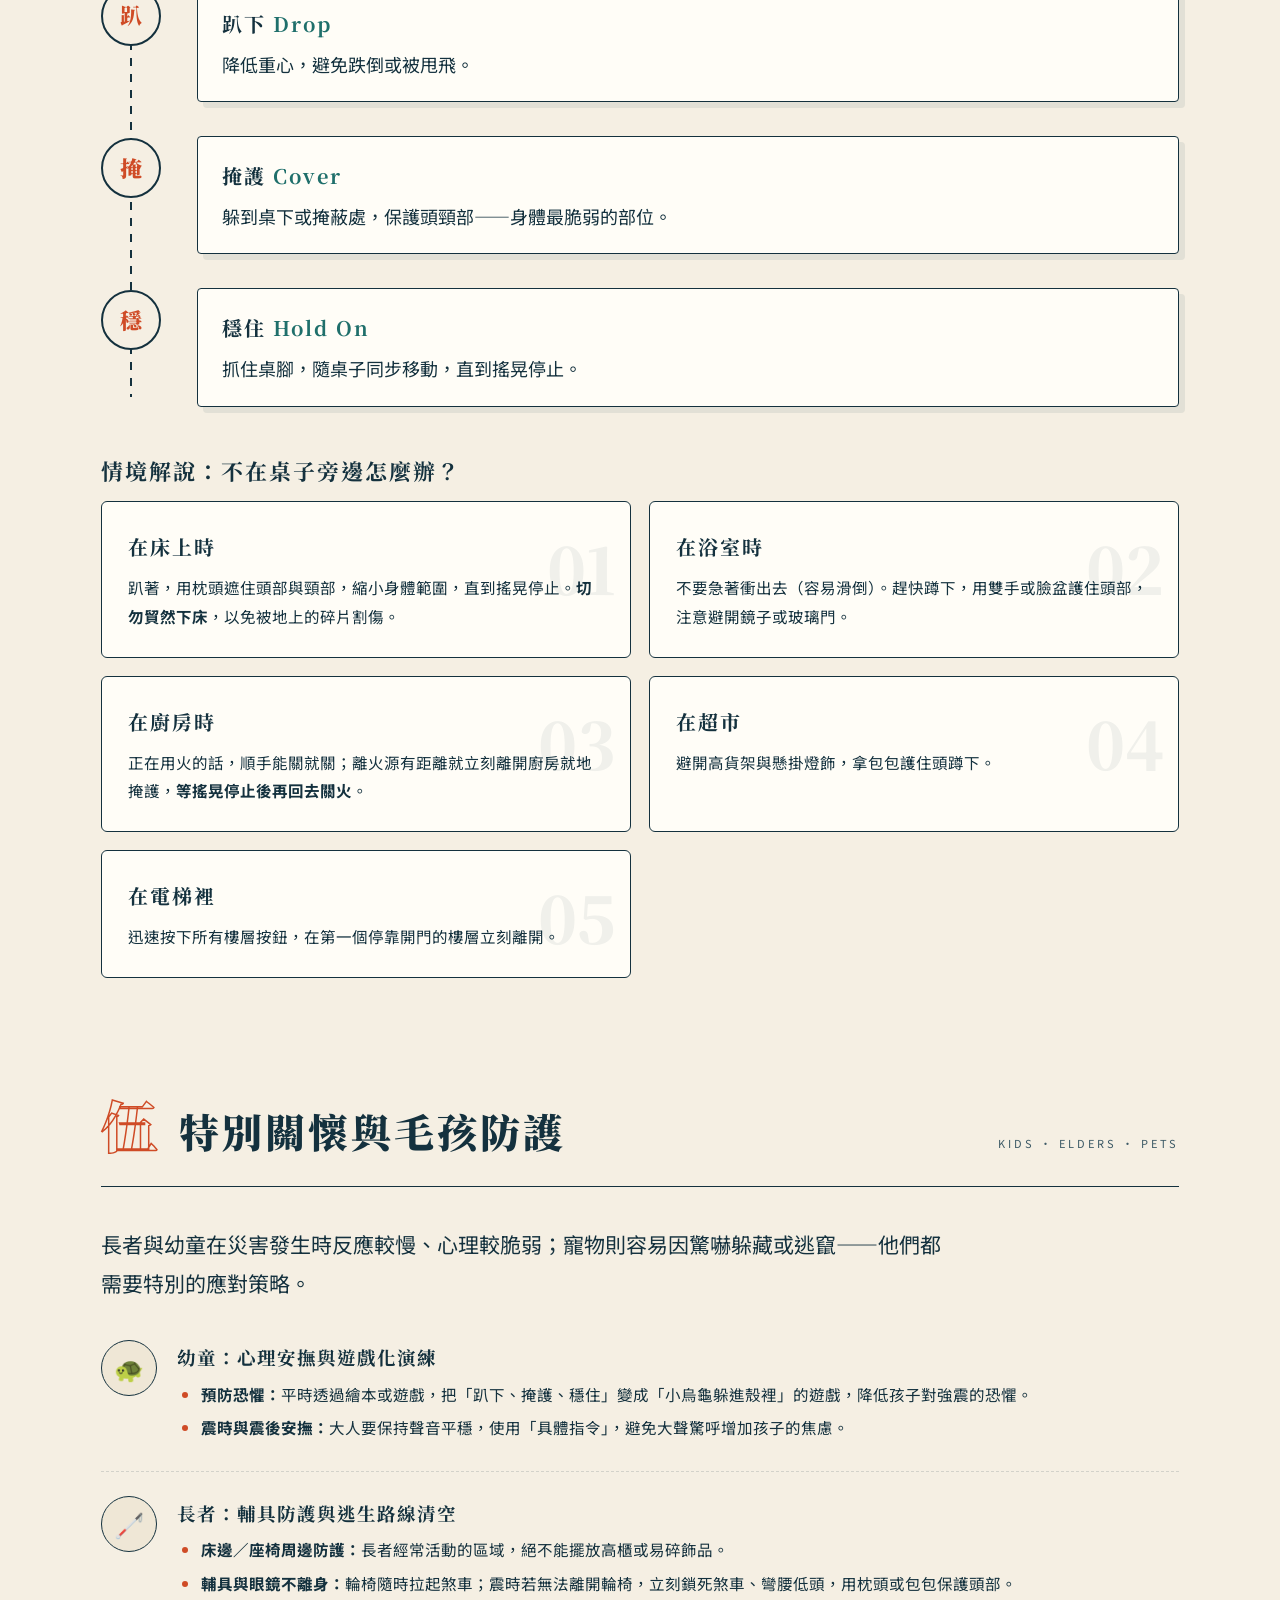
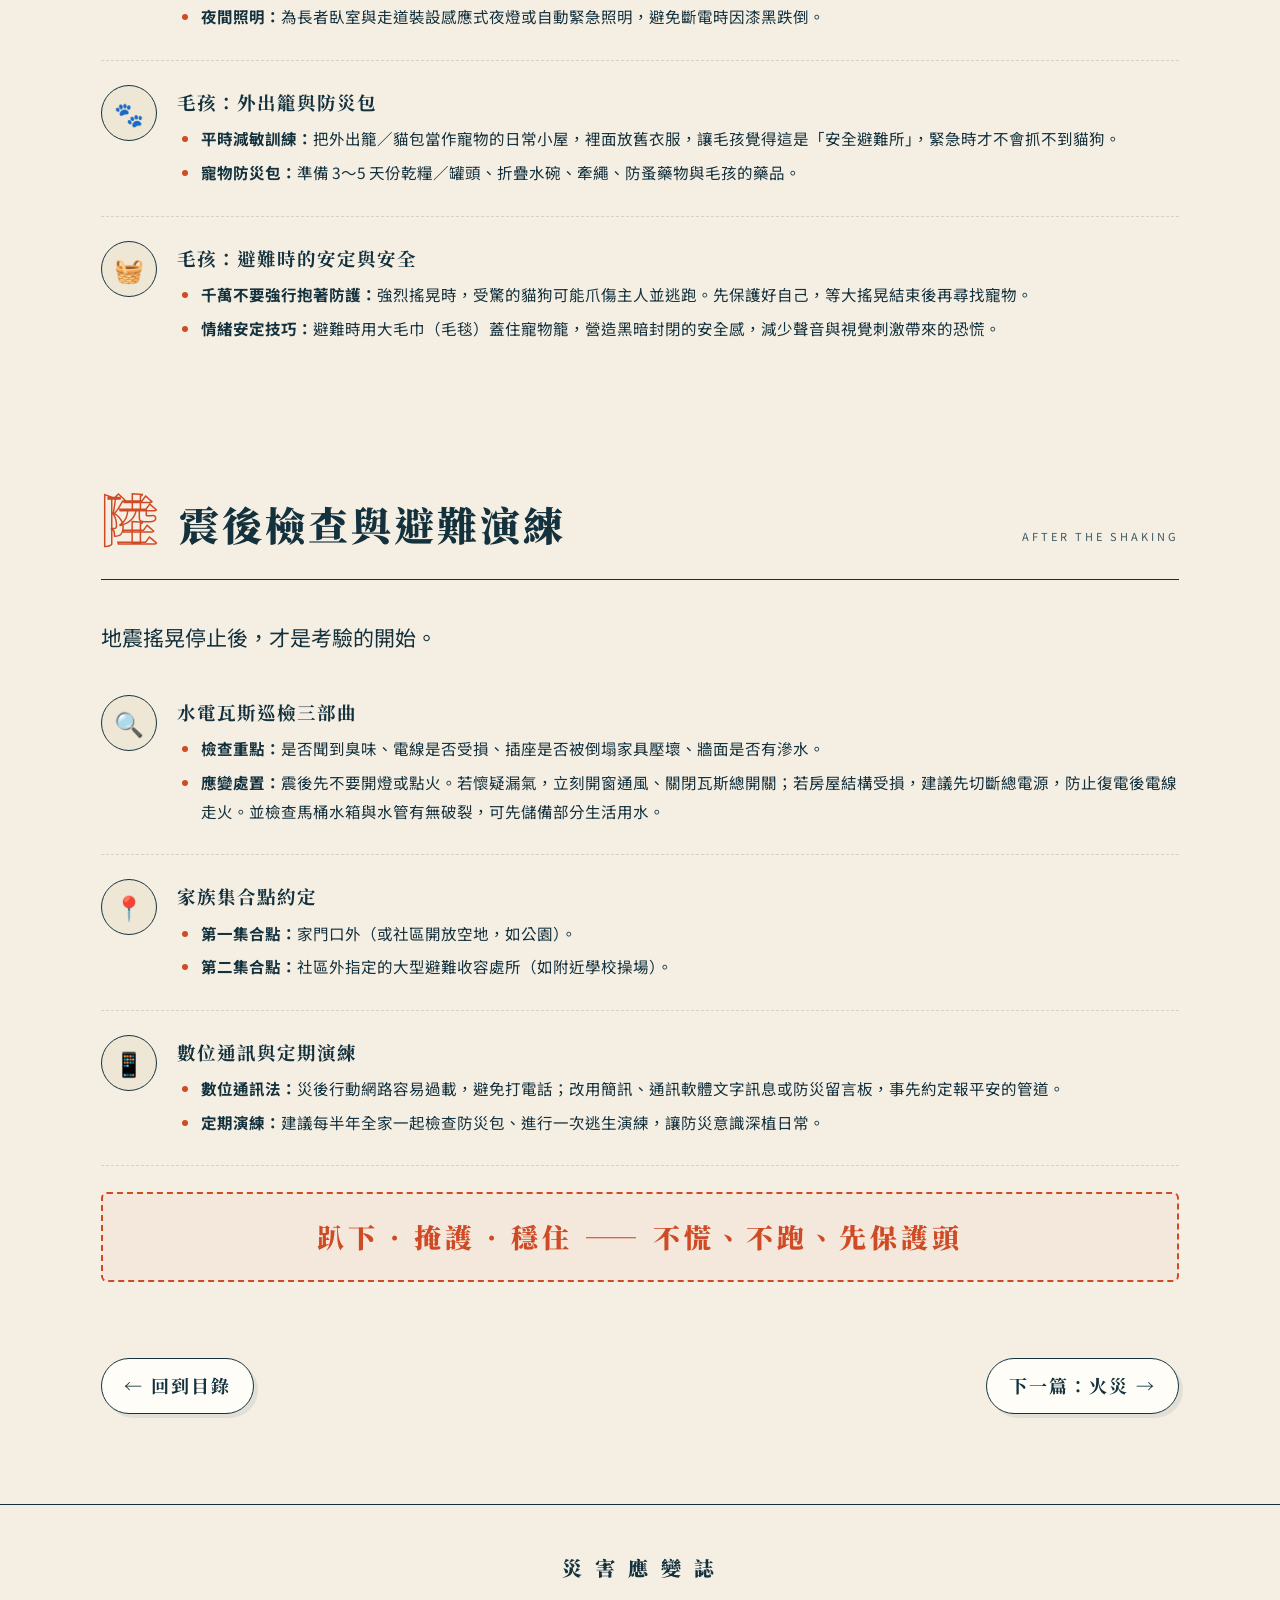
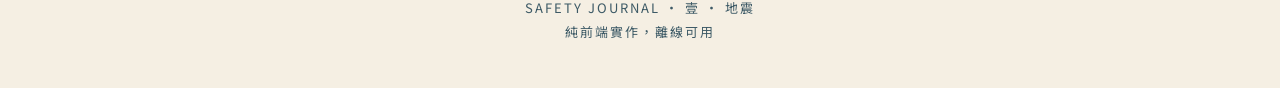
==== commit eb1cab5b: "Update earthquake.html" ====
--- a/earthquake.html
+++ b/earthquake.html
@@ -39,7 +39,6 @@
     <p class="hero-sub">地震是地殼能量突然釋放造成的震動。了解它從哪裡來、澳門安不安全，再記住「趴下、掩護、穩住」——搖晃當下，你就能做出正確的反應。</p>
     <div class="hero-meta">
       <div><b>600 km+</b>澳門距主要地震帶</div>
-      <div><b>0</b>境內地震傷亡紀錄</div>
       <div><b>3 步驟</b>趴下・掩護・穩住</div>
       <div><b>3 公升</b>每人每日飲水準備</div>
     </div>
